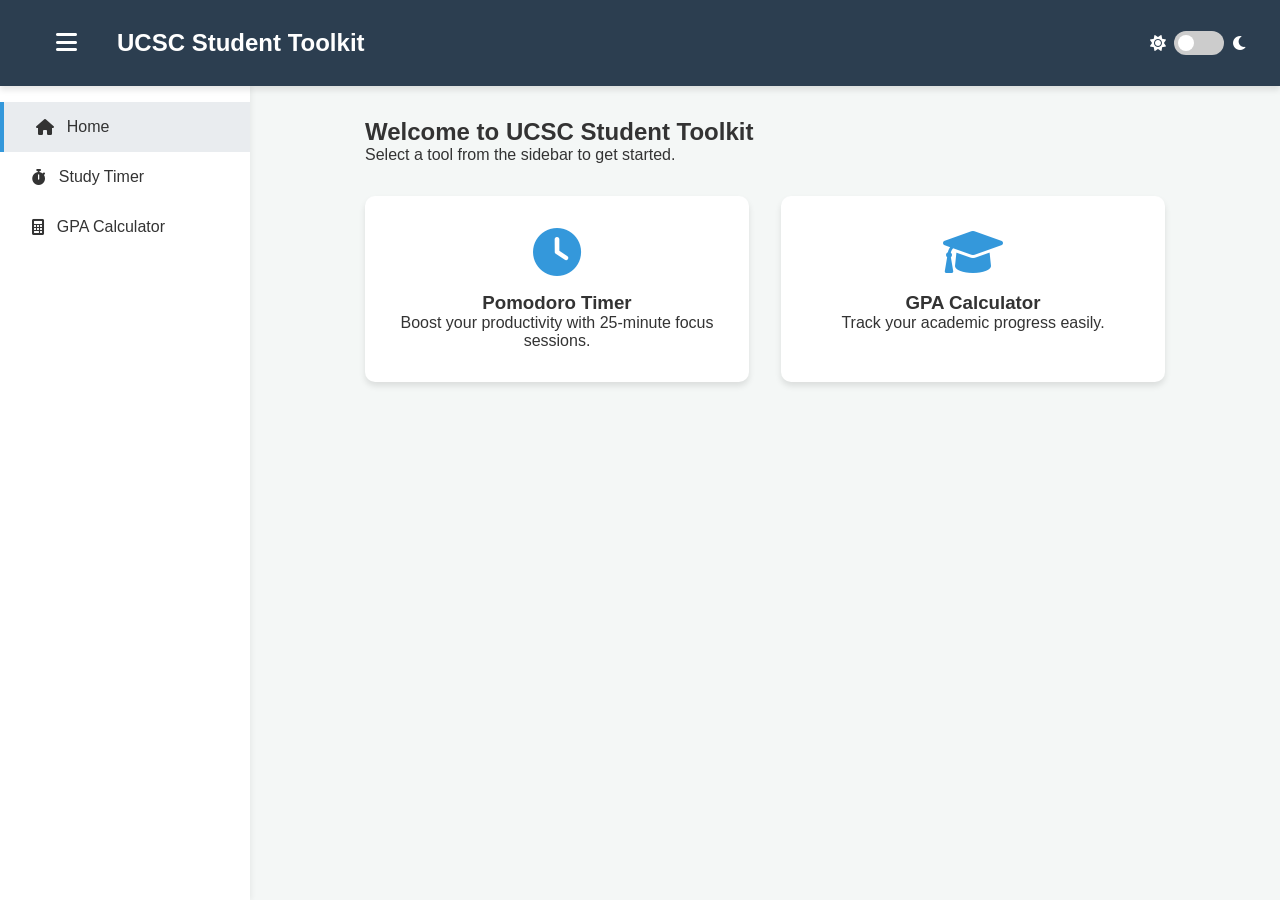
==== toolkit/index.html @ 4083eb8f "Create a toolkit" ====
<!DOCTYPE html>
<html lang="en">
<head>
    <meta charset="UTF-8">
    <meta name="viewport" content="width=device-width, initial-scale=1.0">
    <title>UCSC Student Toolkit</title>
    <link rel="stylesheet" href="style.css">
    <link rel="stylesheet" href="https://cdnjs.cloudflare.com/ajax/libs/font-awesome/6.0.0/css/all.min.css">
</head>
<body class="light-mode">
    <nav class="navbar">
        <div class="nav-left">
            <button id="sidebar-toggle"><i class="fas fa-bars"></i></button>
            <h1>UCSC Student Toolkit</h1>
        </div>
        <div class="nav-right">
            <div class="dark-mode-container">
                <i class="fas fa-sun"></i>
                <label class="switch">
                    <input type="checkbox" id="dark-mode-toggle">
                    <span class="slider round"></span>
                </label>
                <i class="fas fa-moon"></i>
            </div>
        </div>
    </nav>

    <div class="container">
        <aside class="sidebar" id="sidebar">
            <ul>
                <li class="active" data-section="home"><i class="fas fa-home"></i> Home</li>
                <li data-section="timer"><i class="fas fa-stopwatch"></i> Study Timer</li>
                <li data-section="gpa"><i class="fas fa-calculator"></i> GPA Calculator</li>
            </ul>
        </aside>

        <main class="content">
            <!-- Home Section -->
            <section id="home-section" class="section">
                <h2>Welcome to UCSC Student Toolkit</h2>
                <p>Select a tool from the sidebar to get started.</p>
                <div class="welcome-cards">
                    <div class="card" onclick="document.querySelector('[data-section=\'timer\']').click()">
                        <i class="fas fa-clock"></i>
                        <h3>Pomodoro Timer</h3>
                        <p>Boost your productivity with 25-minute focus sessions.</p>
                    </div>
                    <div class="card" onclick="document.querySelector('[data-section=\'gpa\']').click()">
                        <i class="fas fa-graduation-cap"></i>
                        <h3>GPA Calculator</h3>
                        <p>Track your academic progress easily.</p>
                    </div>
                </div>
            </section>

            <!-- Timer Section -->
            <section id="timer-section" class="section hidden">
                <h2>Pomodoro Study Timer</h2>
                <div class="timer-display">
                    <span id="minutes">25</span>:<span id="seconds">00</span>
                </div>
                <div class="timer-controls">
                    <button id="start-timer" class="btn-primary">Start</button>
                    <button id="stop-timer" class="btn-danger">Stop</button>
                    <button id="reset-timer" class="btn-secondary">Reset</button>
                </div>
            </section>

            <!-- GPA Section -->
            <section id="gpa-section" class="section hidden">
                <h2>GPA Calculator</h2>
                <div class="gpa-container">
                    <table id="gpa-table">
                        <thead>
                            <tr>
                                <th>Course Name (Optional)</th>
                                <th>Credits</th>
                                <th>Grade</th>
                                <th></th>
                            </tr>
                        </thead>
                        <tbody id="course-list">
                            <tr>
                                <td><input type="text" placeholder="e.g. CS101"></td>
                                <td><input type="number" class="credits" placeholder="Credits" min="0" step="0.5"></td>
                                <td>
                                    <select class="grade">
                                        <option value="4.0">A / A+</option>
                                        <option value="3.7">A-</option>
                                        <option value="3.3">B+</option>
                                        <option value="3.0">B</option>
                                        <option value="2.7">B-</option>
                                        <option value="2.3">C+</option>
                                        <option value="2.0">C</option>
                                        <option value="1.7">C-</option>
                                        <option value="1.3">D+</option>
                                        <option value="1.0">D</option>
                                        <option value="0.0">F</option>
                                    </select>
                                </td>
                                <td><button class="remove-row"><i class="fas fa-trash"></i></button></td>
                            </tr>
                        </tbody>
                    </table>
                    <button id="add-course" class="btn-secondary">+ Add Course</button>
                    <div class="gpa-result">
                        <button id="calculate-gpa" class="btn-primary">Calculate GPA</button>
                        <div class="result-display">
                            Overall GPA: <span id="gpa-value">0.00</span>
                        </div>
                    </div>
                </div>
            </section>
        </main>
    </div>

    <audio id="bell-sound" src="https://assets.mixkit.co/active_storage/sfx/2869/2869-preview.mp3"></audio>
    <script src="script.js"></script>
</body>
</html>
---- toolkit/style.css ----
:root {
    --bg-color: #f4f7f6;
    --text-color: #333;
    --navbar-bg: #2c3e50;
    --navbar-text: #fff;
    --sidebar-bg: #fff;
    --sidebar-text: #333;
    --sidebar-hover: #e9ecef;
    --card-bg: #fff;
    --accent-color: #3498db;
    --danger-color: #e74c3c;
    --secondary-color: #95a5a6;
    --shadow: 0 4px 6px rgba(0,0,0,0.1);
}

.dark-mode {
    --bg-color: #121212;
    --text-color: #e0e0e0;
    --navbar-bg: #1f1f1f;
    --navbar-text: #fff;
    --sidebar-bg: #1e1e1e;
    --sidebar-text: #e0e0e0;
    --sidebar-hover: #333;
    --card-bg: #1e1e1e;
    --accent-color: #3498db;
    --shadow: 0 4px 6px rgba(0,0,0,0.5);
}

* {
    box-sizing: border-box;
    margin: 0;
    padding: 0;
    font-family: 'Segoe UI', Tahoma, Geneva, Verdana, sans-serif;
    transition: background-color 0.3s, color 0.3s;
}

body {
    background-color: var(--bg-color);
    color: var(--text-color);
    display: flex;
    flex-direction: column;
    min-height: 100vh;
}

/* Navbar */
.navbar {
    background-color: var(--navbar-bg);
    color: var(--navbar-text);
    padding: 1rem 2rem;
    display: flex;
    justify-content: space-between;
    align-items: center;
    position: sticky;
    top: 0;
    z-index: 1000;
    box-shadow: var(--shadow);
}

.nav-left {
    display: flex;
    align-items: center;
    gap: 1rem;
}

#sidebar-toggle {
    background: none;
    border: none;
    color: white;
    font-size: 1.5rem;
    cursor: pointer;
}

/* Toggle Switch */
.dark-mode-container {
    display: flex;
    align-items: center;
    gap: 0.5rem;
}

.switch {
    position: relative;
    display: inline-block;
    width: 50px;
    height: 24px;
}

.switch input {
    opacity: 0;
    width: 0;
    height: 0;
}

.slider {
    position: absolute;
    cursor: pointer;
    top: 0;
    left: 0;
    right: 0;
    bottom: 0;
    background-color: #ccc;
    transition: .4s;
}

.slider:before {
    position: absolute;
    content: "";
    height: 16px;
    width: 16px;
    left: 4px;
    bottom: 4px;
    background-color: white;
    transition: .4s;
}

input:checked + .slider {
    background-color: var(--accent-color);
}

input:checked + .slider:before {
    transform: translateX(26px);
}

.slider.round {
    border-radius: 34px;
}

.slider.round:before {
    border-radius: 50%;
}

/* Container & Sidebar */
.container {
    display: flex;
    flex: 1;
}

.sidebar {
    width: 250px;
    background-color: var(--sidebar-bg);
    color: var(--sidebar-text);
    padding: 1rem 0;
    box-shadow: 2px 0 5px rgba(0,0,0,0.05);
    transition: width 0.3s, transform 0.3s;
}

.sidebar.collapsed {
    width: 0;
    overflow: hidden;
    transform: translateX(-250px);
}

.sidebar ul {
    list-style: none;
}

.sidebar li {
    padding: 1rem 2rem;
    cursor: pointer;
    display: flex;
    align-items: center;
    gap: 0.8rem;
}

.sidebar li:hover, .sidebar li.active {
    background-color: var(--sidebar-hover);
    border-left: 4px solid var(--accent-color);
}

/* Content Area */
.content {
    flex: 1;
    padding: 2rem;
}

.section {
    max-width: 800px;
    margin: 0 auto;
}

.hidden {
    display: none;
}

/* Cards (Home) */
.welcome-cards {
    display: flex;
    gap: 2rem;
    margin-top: 2rem;
}

.card {
    background-color: var(--card-bg);
    padding: 2rem;
    border-radius: 10px;
    box-shadow: var(--shadow);
    flex: 1;
    text-align: center;
    cursor: pointer;
    transition: transform 0.3s;
}

.card:hover {
    transform: translateY(-5px);
}

.card i {
    font-size: 3rem;
    color: var(--accent-color);
    margin-bottom: 1rem;
}

/* Timer Styles */
.timer-display {
    font-size: 6rem;
    font-weight: bold;
    text-align: center;
    margin: 3rem 0;
    background: var(--card-bg);
    padding: 2rem;
    border-radius: 15px;
    box-shadow: var(--shadow);
}

.timer-controls {
    display: flex;
    justify-content: center;
    gap: 1rem;
}

/* GPA Calculator Styles */
.gpa-container {
    background: var(--card-bg);
    padding: 2rem;
    border-radius: 15px;
    box-shadow: var(--shadow);
}

#gpa-table {
    width: 100%;
    border-collapse: collapse;
    margin-bottom: 1rem;
}

#gpa-table th, #gpa-table td {
    padding: 0.8rem;
    text-align: left;
}

input, select {
    width: 100%;
    padding: 0.5rem;
    border: 1px solid #ccc;
    border-radius: 4px;
    background-color: var(--bg-color);
    color: var(--text-color);
}

.gpa-result {
    margin-top: 2rem;
    display: flex;
    align-items: center;
    gap: 2rem;
}

.result-display {
    font-size: 1.5rem;
    font-weight: bold;
}

#gpa-value {
    color: var(--accent-color);
}

/* Buttons */
button {
    padding: 0.8rem 1.5rem;
    border: none;
    border-radius: 5px;
    cursor: pointer;
    font-weight: bold;
    transition: opacity 0.2s;
}

button:hover {
    opacity: 0.8;
}

.btn-primary { background-color: var(--accent-color); color: white; }
.btn-danger { background-color: var(--danger-color); color: white; }
.btn-secondary { background-color: var(--secondary-color); color: white; }
.remove-row { background-color: transparent; color: var(--danger-color); font-size: 1.2rem; }

@media (max-width: 768px) {
    .container { flex-direction: column; }
    .sidebar { width: 100%; height: auto; }
    .sidebar.collapsed { height: 0; transform: translateY(-100%); }
    .welcome-cards { flex-direction: column; }
}
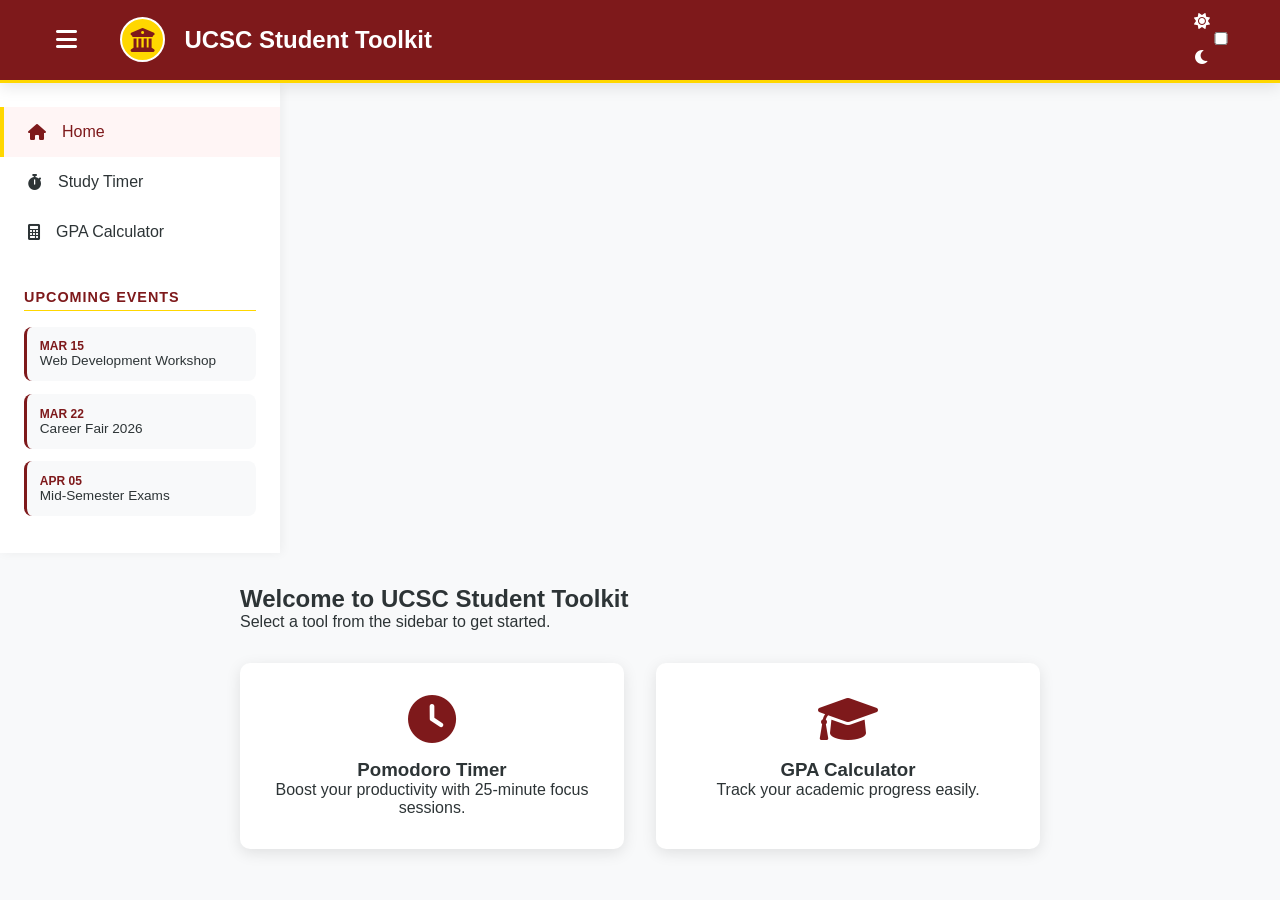
==== commit 9a551684: "updated" ====
--- a/toolkit/index.html
+++ b/toolkit/index.html
@@ -11,6 +11,9 @@
     <nav class="navbar">
         <div class="nav-left">
             <button id="sidebar-toggle"><i class="fas fa-bars"></i></button>
+            <div class="logo-placeholder">
+                <i class="fas fa-university"></i>
+            </div>
             <h1>UCSC Student Toolkit</h1>
         </div>
         <div class="nav-right">
@@ -32,11 +35,27 @@
                 <li data-section="timer"><i class="fas fa-stopwatch"></i> Study Timer</li>
                 <li data-section="gpa"><i class="fas fa-calculator"></i> GPA Calculator</li>
             </ul>
+
+            <div class="events-section">
+                <h4>Upcoming Events</h4>
+                <div class="event-item">
+                    <span class="event-date">MAR 15</span>
+                    <p>Web Development Workshop</p>
+                </div>
+                <div class="event-item">
+                    <span class="event-date">MAR 22</span>
+                    <p>Career Fair 2026</p>
+                </div>
+                <div class="event-item">
+                    <span class="event-date">APR 05</span>
+                    <p>Mid-Semester Exams</p>
+                </div>
+            </div>
         </aside>
 
         <main class="content">
             <!-- Home Section -->
-            <section id="home-section" class="section">
+            <section id="home-section" class="section fade-in">
                 <h2>Welcome to UCSC Student Toolkit</h2>
                 <p>Select a tool from the sidebar to get started.</p>
                 <div class="welcome-cards">
--- a/toolkit/style.css
+++ b/toolkit/style.css
@@ -1,37 +1,48 @@
 :root {
-    --bg-color: #f4f7f6;
-    --text-color: #333;
-    --navbar-bg: #2c3e50;
+    --ucsc-maroon: #7E191B;
+    --ucsc-gold: #FFD700;
+    --bg-color: #f8f9fa;
+    --text-color: #2d3436;
+    --navbar-bg: var(--ucsc-maroon);
     --navbar-text: #fff;
     --sidebar-bg: #fff;
-    --sidebar-text: #333;
-    --sidebar-hover: #e9ecef;
+    --sidebar-text: #2d3436;
+    --sidebar-hover: #fff5f5;
     --card-bg: #fff;
-    --accent-color: #3498db;
-    --danger-color: #e74c3c;
-    --secondary-color: #95a5a6;
-    --shadow: 0 4px 6px rgba(0,0,0,0.1);
+    --accent-color: var(--ucsc-maroon);
+    --secondary-accent: var(--ucsc-gold);
+    --danger-color: #d63031;
+    --shadow: 0 4px 15px rgba(0,0,0,0.1);
+    --glow-shadow: 0 0 15px rgba(255, 215, 0, 0.6);
 }
 
 .dark-mode {
-    --bg-color: #121212;
-    --text-color: #e0e0e0;
-    --navbar-bg: #1f1f1f;
-    --navbar-text: #fff;
-    --sidebar-bg: #1e1e1e;
-    --sidebar-text: #e0e0e0;
+    --bg-color: #1a1a1a;
+    --text-color: #f1f1f1;
+    --navbar-bg: #000;
+    --navbar-text: var(--ucsc-gold);
+    --sidebar-bg: #222;
+    --sidebar-text: #f1f1f1;
     --sidebar-hover: #333;
-    --card-bg: #1e1e1e;
-    --accent-color: #3498db;
-    --shadow: 0 4px 6px rgba(0,0,0,0.5);
+    --card-bg: #2d2d2d;
+    --shadow: 0 4px 20px rgba(0,0,0,0.5);
+}
+
+@keyframes fadeIn {
+    from { opacity: 0; transform: translateY(10px); }
+    to { opacity: 1; transform: translateY(0); }
+}
+
+.fade-in {
+    animation: fadeIn 0.6s ease-out forwards;
 }
 
 * {
     box-sizing: border-box;
     margin: 0;
     padding: 0;
-    font-family: 'Segoe UI', Tahoma, Geneva, Verdana, sans-serif;
-    transition: background-color 0.3s, color 0.3s;
+    font-family: 'Poppins', 'Segoe UI', sans-serif;
+    transition: all 0.3s ease;
 }
 
 body {
@@ -46,7 +57,7 @@
 .navbar {
     background-color: var(--navbar-bg);
     color: var(--navbar-text);
-    padding: 1rem 2rem;
+    padding: 0.8rem 2rem;
     display: flex;
     justify-content: space-between;
     align-items: center;
@@ -54,12 +65,29 @@
     top: 0;
     z-index: 1000;
     box-shadow: var(--shadow);
+    border-bottom: 3px solid var(--ucsc-gold);
 }
 
 .nav-left {
     display: flex;
     align-items: center;
-    gap: 1rem;
+    gap: 1.2rem;
+}
+
+.logo-placeholder {
+    width: 45px;
+    height: 45px;
+    background-color: var(--ucsc-gold);
+    border-radius: 50%;
+    display: flex;
+    align-items: center;
+    justify-content: center;
+    border: 2px solid white;
+}
+
+.logo-placeholder i {
+    color: var(--ucsc-maroon);
+    font-size: 1.5rem;
 }
 
 #sidebar-toggle {
@@ -70,100 +98,75 @@
     cursor: pointer;
 }
 
-/* Toggle Switch */
-.dark-mode-container {
-    display: flex;
-    align-items: center;
-    gap: 0.5rem;
-}
-
-.switch {
-    position: relative;
-    display: inline-block;
-    width: 50px;
-    height: 24px;
-}
-
-.switch input {
-    opacity: 0;
-    width: 0;
-    height: 0;
-}
-
-.slider {
-    position: absolute;
-    cursor: pointer;
-    top: 0;
-    left: 0;
-    right: 0;
-    bottom: 0;
-    background-color: #ccc;
-    transition: .4s;
-}
-
-.slider:before {
-    position: absolute;
-    content: "";
-    height: 16px;
-    width: 16px;
-    left: 4px;
-    bottom: 4px;
-    background-color: white;
-    transition: .4s;
-}
-
-input:checked + .slider {
-    background-color: var(--accent-color);
-}
-
-input:checked + .slider:before {
-    transform: translateX(26px);
-}
-
-.slider.round {
-    border-radius: 34px;
-}
-
-.slider.round:before {
-    border-radius: 50%;
-}
-
-/* Container & Sidebar */
-.container {
-    display: flex;
-    flex: 1;
-}
-
+/* Sidebar & Upcoming Events */
 .sidebar {
-    width: 250px;
+    width: 280px;
     background-color: var(--sidebar-bg);
     color: var(--sidebar-text);
-    padding: 1rem 0;
-    box-shadow: 2px 0 5px rgba(0,0,0,0.05);
-    transition: width 0.3s, transform 0.3s;
-}
-
-.sidebar.collapsed {
-    width: 0;
-    overflow: hidden;
-    transform: translateX(-250px);
+    padding: 1.5rem 0;
+    box-shadow: 2px 0 10px rgba(0,0,0,0.05);
+    display: flex;
+    flex-direction: column;
 }
 
 .sidebar ul {
     list-style: none;
+    margin-bottom: 2rem;
 }
 
 .sidebar li {
-    padding: 1rem 2rem;
-    cursor: pointer;
-    display: flex;
-    align-items: center;
-    gap: 0.8rem;
+    padding: 1rem 1.5rem;
+    cursor: pointer;
+    display: flex;
+    align-items: center;
+    gap: 1rem;
+    font-weight: 500;
+    border-left: 4px solid transparent;
 }
 
 .sidebar li:hover, .sidebar li.active {
     background-color: var(--sidebar-hover);
-    border-left: 4px solid var(--accent-color);
+    color: var(--ucsc-maroon);
+    border-left: 4px solid var(--ucsc-gold);
+}
+
+.events-section {
+    padding: 0 1.5rem;
+    margin-top: auto;
+}
+
+.events-section h4 {
+    color: var(--ucsc-maroon);
+    font-size: 0.9rem;
+    text-transform: uppercase;
+    letter-spacing: 1px;
+    margin-bottom: 1rem;
+    border-bottom: 1px solid var(--ucsc-gold);
+    padding-bottom: 5px;
+}
+
+.event-item {
+    background: var(--bg-color);
+    padding: 0.8rem;
+    border-radius: 8px;
+    margin-bottom: 0.8rem;
+    cursor: pointer;
+    font-size: 0.85rem;
+    border-left: 3px solid var(--ucsc-maroon);
+}
+
+.event-item:hover {
+    transform: scale(1.05);
+    box-shadow: var(--glow-shadow);
+    border-left: 3px solid var(--ucsc-gold);
+    background: white;
+}
+
+.event-date {
+    display: block;
+    font-weight: bold;
+    color: var(--ucsc-maroon);
+    font-size: 0.75rem;
 }
 
 /* Content Area */
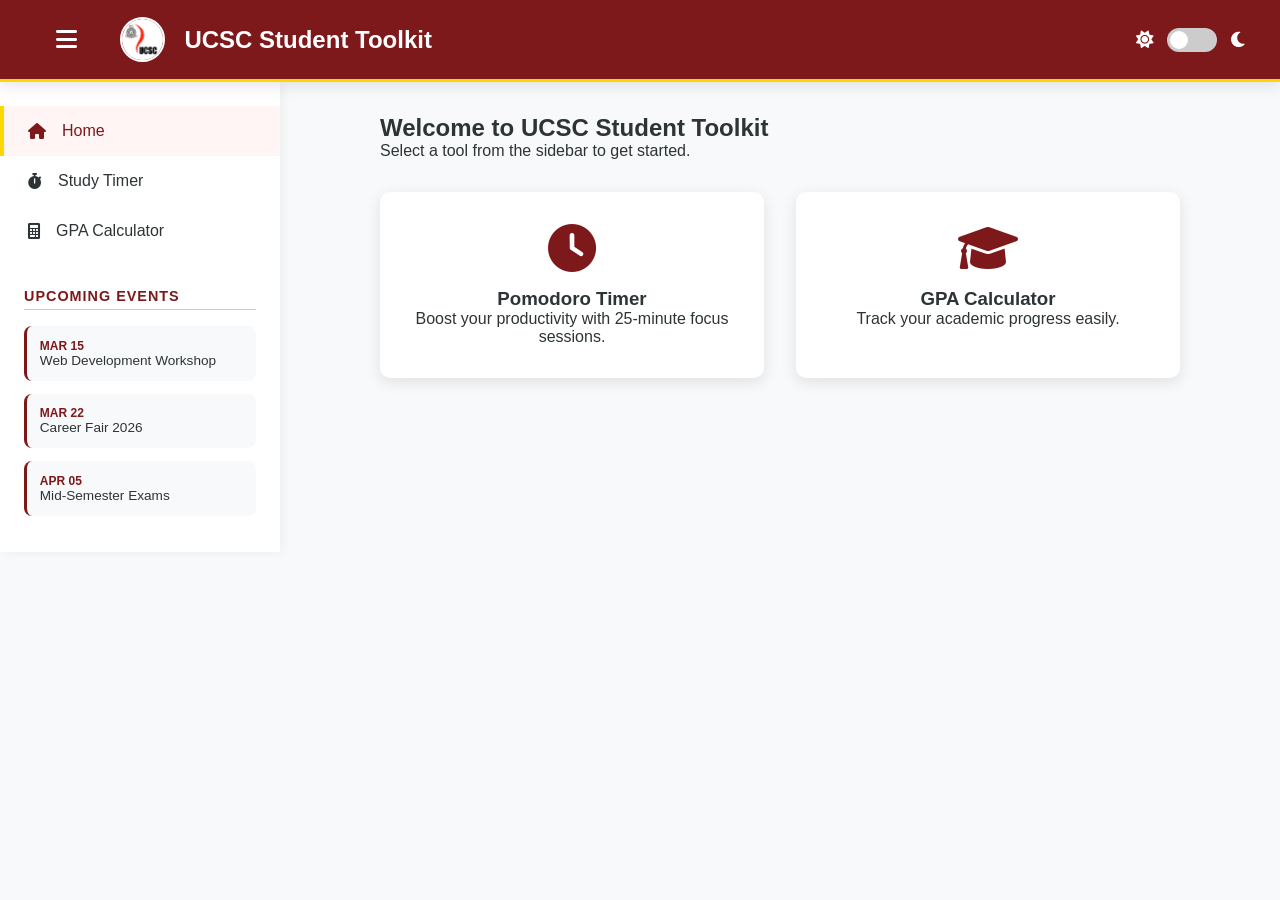
==== commit f399f166: "updated" ====
--- a/toolkit/index.html
+++ b/toolkit/index.html
@@ -12,7 +12,7 @@
         <div class="nav-left">
             <button id="sidebar-toggle"><i class="fas fa-bars"></i></button>
             <div class="logo-placeholder">
-                <i class="fas fa-university"></i>
+                <img src="ucsc-logo.jpg" alt="UCSC Logo">
             </div>
             <h1>UCSC Student Toolkit</h1>
         </div>
--- a/toolkit/style.css
+++ b/toolkit/style.css
@@ -11,6 +11,7 @@
     --card-bg: #fff;
     --accent-color: var(--ucsc-maroon);
     --secondary-accent: var(--ucsc-gold);
+    --secondary-color: #636e72;
     --danger-color: #d63031;
     --shadow: 0 4px 15px rgba(0,0,0,0.1);
     --glow-shadow: 0 0 15px rgba(255, 215, 0, 0.6);
@@ -83,11 +84,13 @@
     align-items: center;
     justify-content: center;
     border: 2px solid white;
-}
-
-.logo-placeholder i {
-    color: var(--ucsc-maroon);
-    font-size: 1.5rem;
+    overflow: hidden;
+}
+
+.logo-placeholder img {
+    width: 100%;
+    height: 100%;
+    object-fit: cover;
 }
 
 #sidebar-toggle {
@@ -98,7 +101,84 @@
     cursor: pointer;
 }
 
+.nav-right {
+    display: flex;
+    align-items: center;
+}
+
+.dark-mode-container {
+    display: flex;
+    align-items: center;
+    gap: 0.8rem;
+}
+
+.dark-mode-container i {
+    font-size: 1.1rem;
+}
+
+/* Toggle Switch */
+.switch {
+    position: relative;
+    display: inline-block;
+    width: 50px;
+    height: 24px;
+}
+
+.switch input {
+    opacity: 0;
+    width: 0;
+    height: 0;
+}
+
+.slider {
+    position: absolute;
+    cursor: pointer;
+    top: 0;
+    left: 0;
+    right: 0;
+    bottom: 0;
+    background-color: #ccc;
+    transition: .4s;
+}
+
+.slider:before {
+    position: absolute;
+    content: "";
+    height: 18px;
+    width: 18px;
+    left: 3px;
+    bottom: 3px;
+    background-color: white;
+    transition: .4s;
+}
+
+input:checked + .slider {
+    background-color: var(--ucsc-gold);
+}
+
+input:focus + .slider {
+    box-shadow: 0 0 1px var(--ucsc-gold);
+}
+
+input:checked + .slider:before {
+    transform: translateX(26px);
+}
+
+.slider.round {
+    border-radius: 34px;
+}
+
+.slider.round:before {
+    border-radius: 50%;
+}
+
 /* Sidebar & Upcoming Events */
+.container {
+    display: flex;
+    flex: 1;
+    align-items: flex-start;
+}
+
 .sidebar {
     width: 280px;
     background-color: var(--sidebar-bg);
@@ -107,6 +187,7 @@
     box-shadow: 2px 0 10px rgba(0,0,0,0.05);
     display: flex;
     flex-direction: column;
+    min-height: 100%;
 }
 
 .sidebar ul {
@@ -132,7 +213,6 @@
 
 .events-section {
     padding: 0 1.5rem;
-    margin-top: auto;
 }
 
 .events-section h4 {
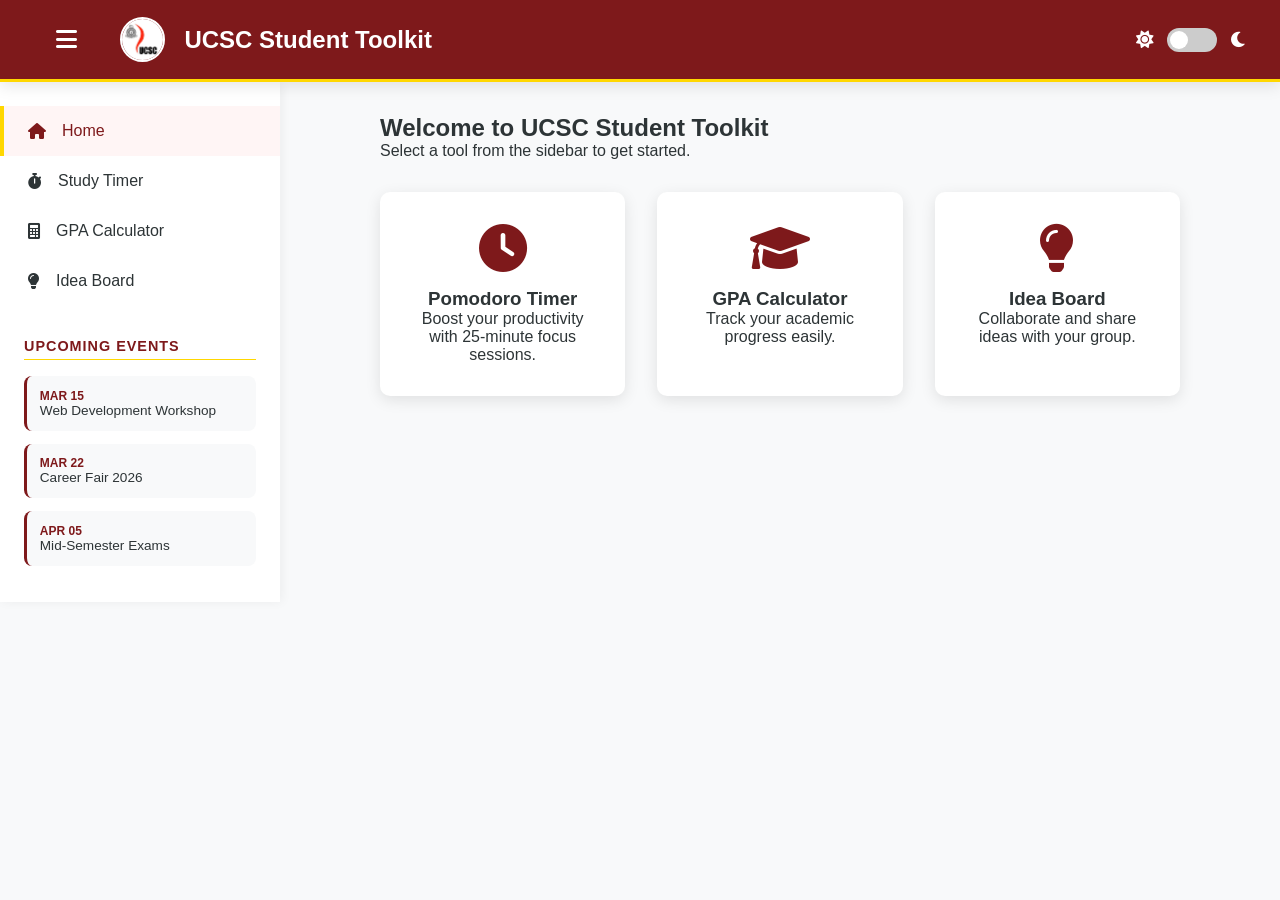
==== commit 2024c648: "updated and added the idea board" ====
--- a/toolkit/index.html
+++ b/toolkit/index.html
@@ -34,6 +34,7 @@
                 <li class="active" data-section="home"><i class="fas fa-home"></i> Home</li>
                 <li data-section="timer"><i class="fas fa-stopwatch"></i> Study Timer</li>
                 <li data-section="gpa"><i class="fas fa-calculator"></i> GPA Calculator</li>
+                <li data-section="ideas"><i class="fas fa-lightbulb"></i> Idea Board</li>
             </ul>
 
             <div class="events-section">
@@ -68,6 +69,11 @@
                         <i class="fas fa-graduation-cap"></i>
                         <h3>GPA Calculator</h3>
                         <p>Track your academic progress easily.</p>
+                    </div>
+                    <div class="card" onclick="document.querySelector('[data-section=\'ideas\']').click()">
+                        <i class="fas fa-lightbulb"></i>
+                        <h3>Idea Board</h3>
+                        <p>Collaborate and share ideas with your group.</p>
                     </div>
                 </div>
             </section>
@@ -130,10 +136,59 @@
                     </div>
                 </div>
             </section>
+
+            <!-- Idea Board Section -->
+            <section id="ideas-section" class="section hidden">
+                <div class="idea-board-header">
+                    <h2>Group Idea Board</h2>
+                    <button id="manage-members-btn" class="btn-secondary" title="Manage Group Members">
+                        <i class="fas fa-users-cog"></i>
+                    </button>
+                </div>
+                
+                <div class="idea-input-container">
+                    <div class="input-row">
+                        <select id="member-select">
+                            <option value="" disabled selected>Select your name...</option>
+                        </select>
+                        <input type="text" id="idea-input" placeholder="Enter your idea here...">
+                        <div class="button-group">
+                            <button id="add-idea-btn" class="btn-primary">Add Idea</button>
+                            <button id="clear-input-btn" class="btn-danger" title="Clear Inputs">
+                                <i class="fas fa-eraser"></i>
+                            </button>
+                        </div>
+                    </div>
+                    <div class="stats-section">
+                        <span id="total-ideas-counter">Total Ideas: 0</span>
+                    </div>
+                </div>
+
+                <div class="content-area">
+                    <ul id="idea-list">
+                        <li class="empty-state">No ideas yet. Be the first to share!</li>
+                    </ul>
+                </div>
+            </section>
         </main>
+    </div>
+
+    <!-- Member Management Modal -->
+    <div id="member-modal" class="modal">
+        <div class="modal-content">
+            <div class="modal-header">
+                <h3>Manage Members</h3>
+                <button id="close-modal" class="close-btn">&times;</button>
+            </div>
+            <div class="member-add-row">
+                <input type="text" id="new-member-input" placeholder="New member name...">
+                <button id="save-member-btn" class="btn-primary">Add</button>
+            </div>
+            <ul id="modal-member-list"></ul>
+        </div>
     </div>
 
     <audio id="bell-sound" src="https://assets.mixkit.co/active_storage/sfx/2869/2869-preview.mp3"></audio>
     <script src="script.js"></script>
 </body>
-</html>
+</html>
--- a/toolkit/style.css
+++ b/toolkit/style.css
@@ -379,3 +379,159 @@
     .sidebar.collapsed { height: 0; transform: translateY(-100%); }
     .welcome-cards { flex-direction: column; }
 }
+
+/* Idea Board Section Styles */
+.idea-board-header {
+    display: flex;
+    justify-content: space-between;
+    align-items: center;
+    margin-bottom: 2rem;
+}
+
+.idea-input-container {
+    background: var(--card-bg);
+    padding: 2rem;
+    border-radius: 15px;
+    box-shadow: var(--shadow);
+    margin-bottom: 2rem;
+}
+
+.idea-input-container .input-row {
+    display: grid;
+    grid-template-columns: 1fr 2fr auto;
+    gap: 1rem;
+    margin-bottom: 1rem;
+}
+
+.idea-input-container .button-group {
+    display: flex;
+    gap: 0.5rem;
+}
+
+.stats-section {
+    text-align: right;
+    font-size: 0.9rem;
+    color: var(--accent-color);
+    font-weight: bold;
+}
+
+#idea-list {
+    list-style: none;
+}
+
+.idea-item {
+    background: var(--card-bg);
+    padding: 1.5rem;
+    border-radius: 12px;
+    margin-bottom: 1rem;
+    box-shadow: var(--shadow);
+    border-left: 5px solid var(--accent-color);
+    animation: fadeIn 0.3s ease-out;
+}
+
+.idea-header {
+    display: flex;
+    justify-content: space-between;
+    align-items: center;
+    margin-bottom: 0.5rem;
+}
+
+.idea-user {
+    font-weight: bold;
+    color: var(--accent-color);
+    text-transform: uppercase;
+    font-size: 0.8rem;
+    letter-spacing: 1px;
+}
+
+.idea-text {
+    line-height: 1.5;
+}
+
+.delete-idea-btn {
+    background: none;
+    border: none;
+    color: var(--secondary-color);
+    cursor: pointer;
+    transition: color 0.2s;
+}
+
+.delete-idea-btn:hover {
+    color: var(--danger-color);
+}
+
+.empty-state {
+    text-align: center;
+    padding: 3rem;
+    color: var(--secondary-color);
+    font-style: italic;
+}
+
+/* Modal Styles */
+.modal {
+    display: none;
+    position: fixed;
+    top: 0;
+    left: 0;
+    width: 100%;
+    height: 100%;
+    background: rgba(0, 0, 0, 0.7);
+    z-index: 2000;
+    justify-content: center;
+    align-items: center;
+    backdrop-filter: blur(5px);
+}
+
+.modal-content {
+    background: var(--card-bg);
+    padding: 2rem;
+    border-radius: 15px;
+    width: 90%;
+    max-width: 500px;
+    box-shadow: var(--shadow);
+}
+
+.modal-header {
+    display: flex;
+    justify-content: space-between;
+    align-items: center;
+    margin-bottom: 1.5rem;
+}
+
+.close-btn {
+    background: none;
+    border: none;
+    font-size: 2rem;
+    cursor: pointer;
+    color: var(--text-color);
+}
+
+.member-add-row {
+    display: flex;
+    gap: 1rem;
+    margin-bottom: 1.5rem;
+}
+
+#modal-member-list {
+    list-style: none;
+    max-height: 300px;
+    overflow-y: auto;
+}
+
+.member-item {
+    display: flex;
+    justify-content: space-between;
+    align-items: center;
+    padding: 0.8rem;
+    background: var(--bg-color);
+    margin-bottom: 0.5rem;
+    border-radius: 8px;
+}
+
+.delete-member {
+    background: var(--danger-color);
+    color: white;
+    padding: 0.3rem 0.6rem;
+    border-radius: 4px;
+    font-size: 0.8rem;
+}
